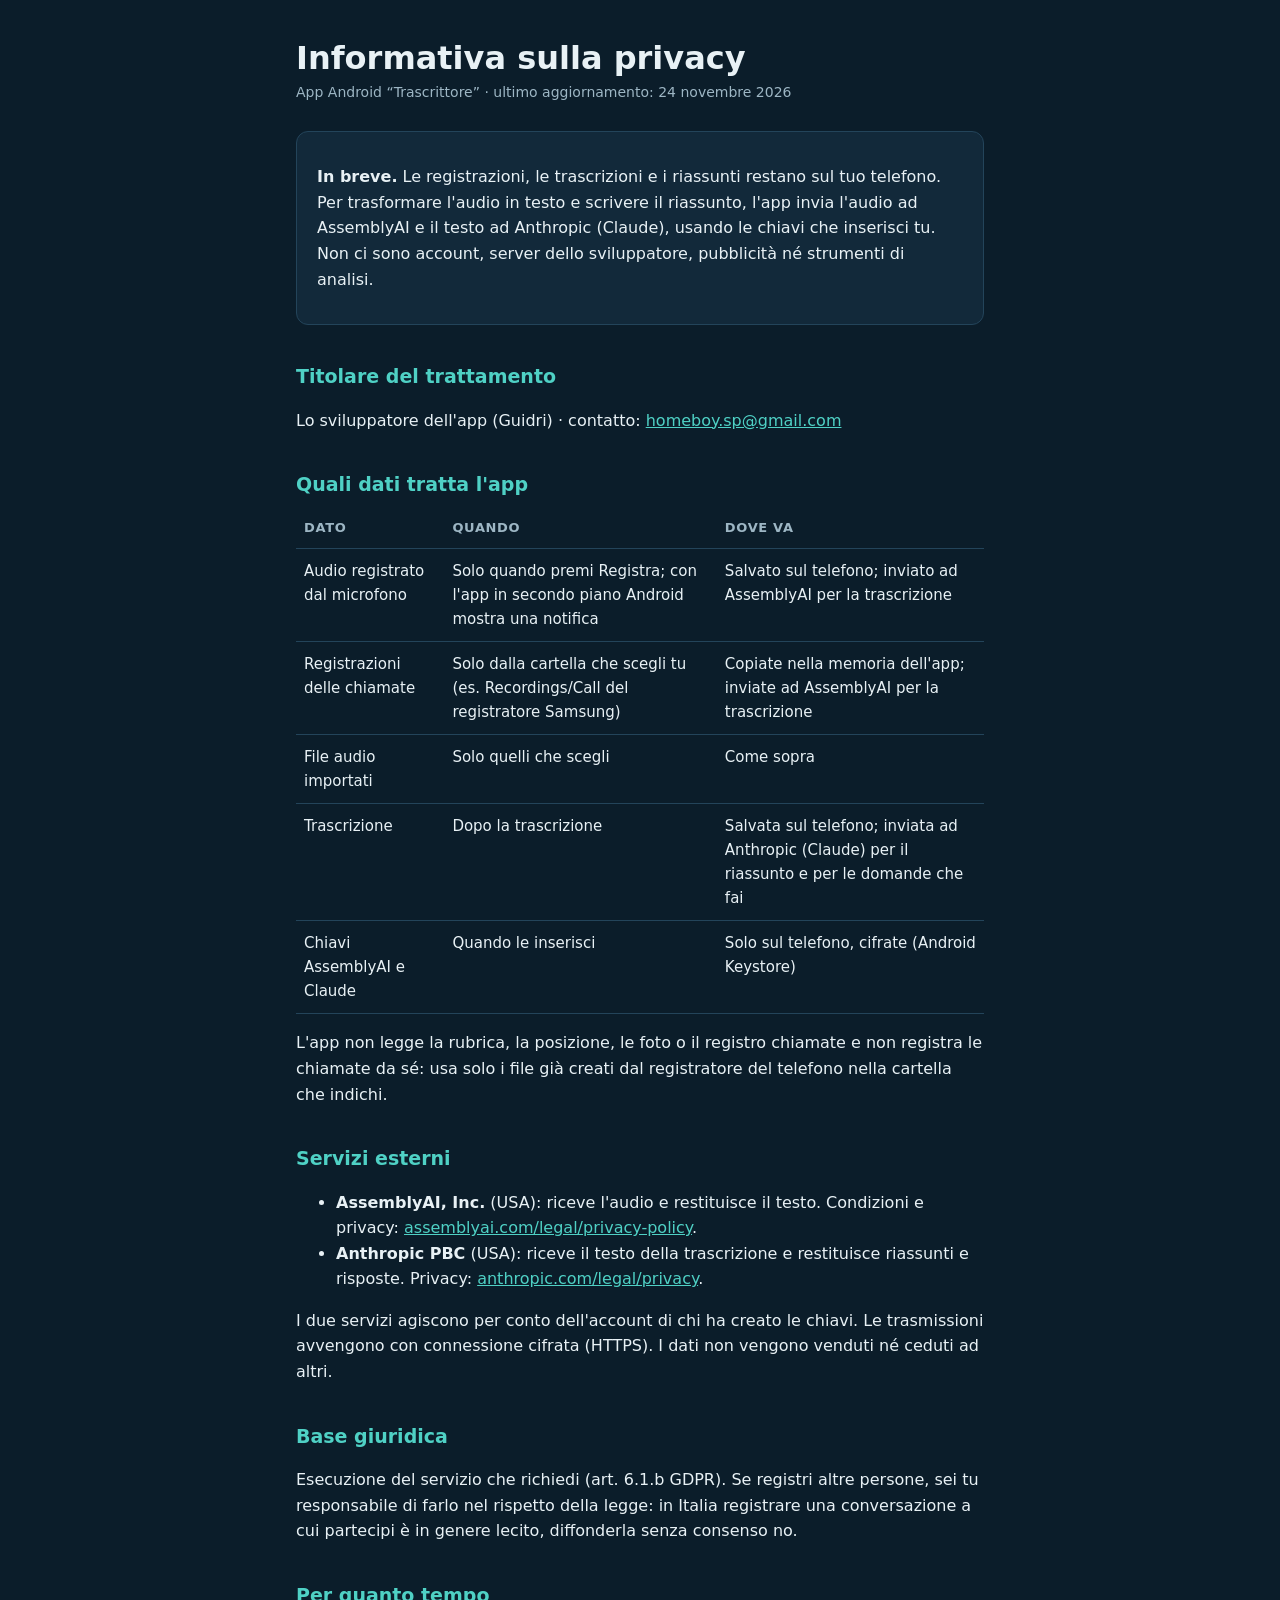
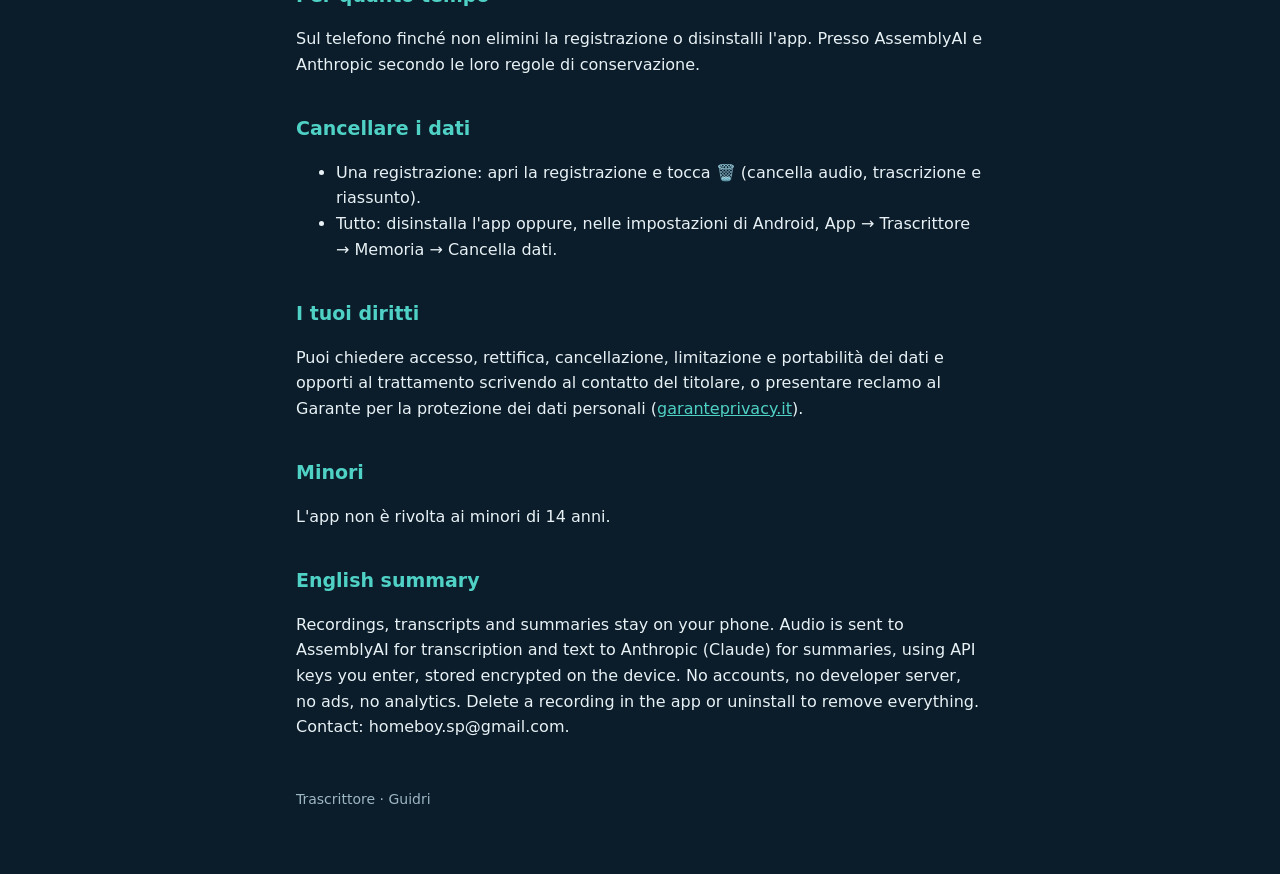
==== trascrittore/index.html @ a1ee357e "Informativa privacy di Trascrittore Co-Authored-By: Claude Opus 5.5 <noreply@anthropic.com> Claude-S" ====
<!doctype html>
<html lang="it">
<head>
<meta charset="utf-8">
<meta name="viewport" content="width=device-width,initial-scale=1,viewport-fit=cover">
<title>Trascrittore – Privacy</title>
<link rel="stylesheet" href="../stile.css?v=1">
</head>
<body>
<main>
<h1>Informativa sulla privacy</h1>
<p class="data">App Android “Trascrittore” · ultimo aggiornamento: 24 novembre 2026</p>

<div class="box">
<p><strong>In breve.</strong> Le registrazioni, le trascrizioni e i riassunti restano sul tuo telefono. Per trasformare l'audio in testo
e scrivere il riassunto, l'app invia l'audio ad AssemblyAI e il testo ad Anthropic (Claude), usando le chiavi che inserisci tu.
Non ci sono account, server dello sviluppatore, pubblicità né strumenti di analisi.</p>
</div>

<h2>Titolare del trattamento</h2>
<p>Lo sviluppatore dell'app (Guidri) · contatto: <a href="mailto:homeboy.sp@gmail.com">homeboy.sp@gmail.com</a></p>

<h2>Quali dati tratta l'app</h2>
<div class="tab"><table>
<tr><th>Dato</th><th>Quando</th><th>Dove va</th></tr>
<tr><td>Audio registrato dal microfono</td><td>Solo quando premi Registra; con l'app in secondo piano Android mostra una notifica</td><td>Salvato sul telefono; inviato ad AssemblyAI per la trascrizione</td></tr>
<tr><td>Registrazioni delle chiamate</td><td>Solo dalla cartella che scegli tu (es. Recordings/Call del registratore Samsung)</td><td>Copiate nella memoria dell'app; inviate ad AssemblyAI per la trascrizione</td></tr>
<tr><td>File audio importati</td><td>Solo quelli che scegli</td><td>Come sopra</td></tr>
<tr><td>Trascrizione</td><td>Dopo la trascrizione</td><td>Salvata sul telefono; inviata ad Anthropic (Claude) per il riassunto e per le domande che fai</td></tr>
<tr><td>Chiavi AssemblyAI e Claude</td><td>Quando le inserisci</td><td>Solo sul telefono, cifrate (Android Keystore)</td></tr>
</table></div>
<p>L'app non legge la rubrica, la posizione, le foto o il registro chiamate e non registra le chiamate da sé: usa solo i file
già creati dal registratore del telefono nella cartella che indichi.</p>

<h2>Servizi esterni</h2>
<ul>
<li><strong>AssemblyAI, Inc.</strong> (USA): riceve l'audio e restituisce il testo. Condizioni e privacy: <a href="https://www.assemblyai.com/legal/privacy-policy">assemblyai.com/legal/privacy-policy</a>.</li>
<li><strong>Anthropic PBC</strong> (USA): riceve il testo della trascrizione e restituisce riassunti e risposte. Privacy: <a href="https://www.anthropic.com/legal/privacy">anthropic.com/legal/privacy</a>.</li>
</ul>
<p>I due servizi agiscono per conto dell'account di chi ha creato le chiavi. Le trasmissioni avvengono con connessione cifrata (HTTPS). I dati non vengono venduti né ceduti ad altri.</p>

<h2>Base giuridica</h2>
<p>Esecuzione del servizio che richiedi (art. 6.1.b GDPR). Se registri altre persone, sei tu responsabile di farlo nel rispetto della legge:
in Italia registrare una conversazione a cui partecipi è in genere lecito, diffonderla senza consenso no.</p>

<h2>Per quanto tempo</h2>
<p>Sul telefono finché non elimini la registrazione o disinstalli l'app. Presso AssemblyAI e Anthropic secondo le loro regole di conservazione.</p>

<h2>Cancellare i dati</h2>
<ul>
<li>Una registrazione: apri la registrazione e tocca 🗑️ (cancella audio, trascrizione e riassunto).</li>
<li>Tutto: disinstalla l'app oppure, nelle impostazioni di Android, App → Trascrittore → Memoria → Cancella dati.</li>
</ul>

<h2>I tuoi diritti</h2>
<p>Puoi chiedere accesso, rettifica, cancellazione, limitazione e portabilità dei dati e opporti al trattamento scrivendo al contatto del titolare,
o presentare reclamo al Garante per la protezione dei dati personali (<a href="https://www.garanteprivacy.it">garanteprivacy.it</a>).</p>

<h2>Minori</h2>
<p>L'app non è rivolta ai minori di 14 anni.</p>

<h2>English summary</h2>
<p>Recordings, transcripts and summaries stay on your phone. Audio is sent to AssemblyAI for transcription and text to Anthropic (Claude) for summaries,
using API keys you enter, stored encrypted on the device. No accounts, no developer server, no ads, no analytics. Delete a recording in the app or uninstall to remove everything. Contact: homeboy.sp@gmail.com.</p>

<footer>Trascrittore · Guidri</footer>
</main>
</body>
</html>
---- stile.css ----
:root{--sfondo:#0B1D2A;--carta:#12293A;--testo:#E8F1F5;--tenue:#9DB6C4;--accento:#4FD1C5;--bordo:#23445A}
*{box-sizing:border-box}
body{margin:0;background:var(--sfondo);color:var(--testo);font:16px/1.6 system-ui,-apple-system,"Segoe UI",Roboto,sans-serif}
main{max-width:720px;margin:0 auto;padding:40px max(16px,env(safe-area-inset-left)) 64px max(16px,env(safe-area-inset-right))}
h1{font-size:32px;line-height:1.15;margin:0 0 4px;text-wrap:balance}
h2{font-size:19px;margin:36px 0 8px;color:var(--accento)}
p,li{color:var(--testo)}
.data{color:var(--tenue);font-size:14px;margin:0 0 28px}
.box{background:var(--carta);border:1px solid var(--bordo);border-radius:12px;padding:16px 20px}
table{width:100%;border-collapse:collapse;font-size:15px}
td,th{text-align:left;vertical-align:top;padding:10px 8px;border-bottom:1px solid var(--bordo)}
th{color:var(--tenue);font-weight:600;font-size:13px;text-transform:uppercase;letter-spacing:.05em}
.tab{overflow-x:auto}
a{color:var(--accento)}
ol li{margin-bottom:6px}
footer{margin-top:48px;color:var(--tenue);font-size:14px}
form{display:flex;flex-direction:column;gap:8px;margin:12px 0}
label{color:var(--tenue);font-size:14px}
input[type=email],input[type=password]{font:inherit;padding:12px;border-radius:8px;border:1px solid var(--bordo);background:var(--sfondo);color:var(--testo);width:100%}
.spunta{display:flex;gap:8px;align-items:center;color:var(--testo);margin-top:6px}
button{font:inherit;font-weight:600;padding:12px 16px;border-radius:8px;border:0;background:#E5484D;color:#fff;cursor:pointer;margin-top:8px}
button:disabled{opacity:.6}
button.link{background:none;color:var(--accento);font-weight:400;padding:4px 0;align-self:flex-start}
#esito{margin:4px 0 0;min-height:1.6em}
#esito.ok{color:var(--accento)}
#esito.errore{color:#FF8A8A}
.app{display:block;text-decoration:none;color:var(--testo);background:var(--carta);border:1px solid var(--bordo);border-radius:12px;padding:14px 18px;margin:10px 0}
.app strong{display:block;font-size:17px}
.app span{color:var(--tenue);font-size:14px}
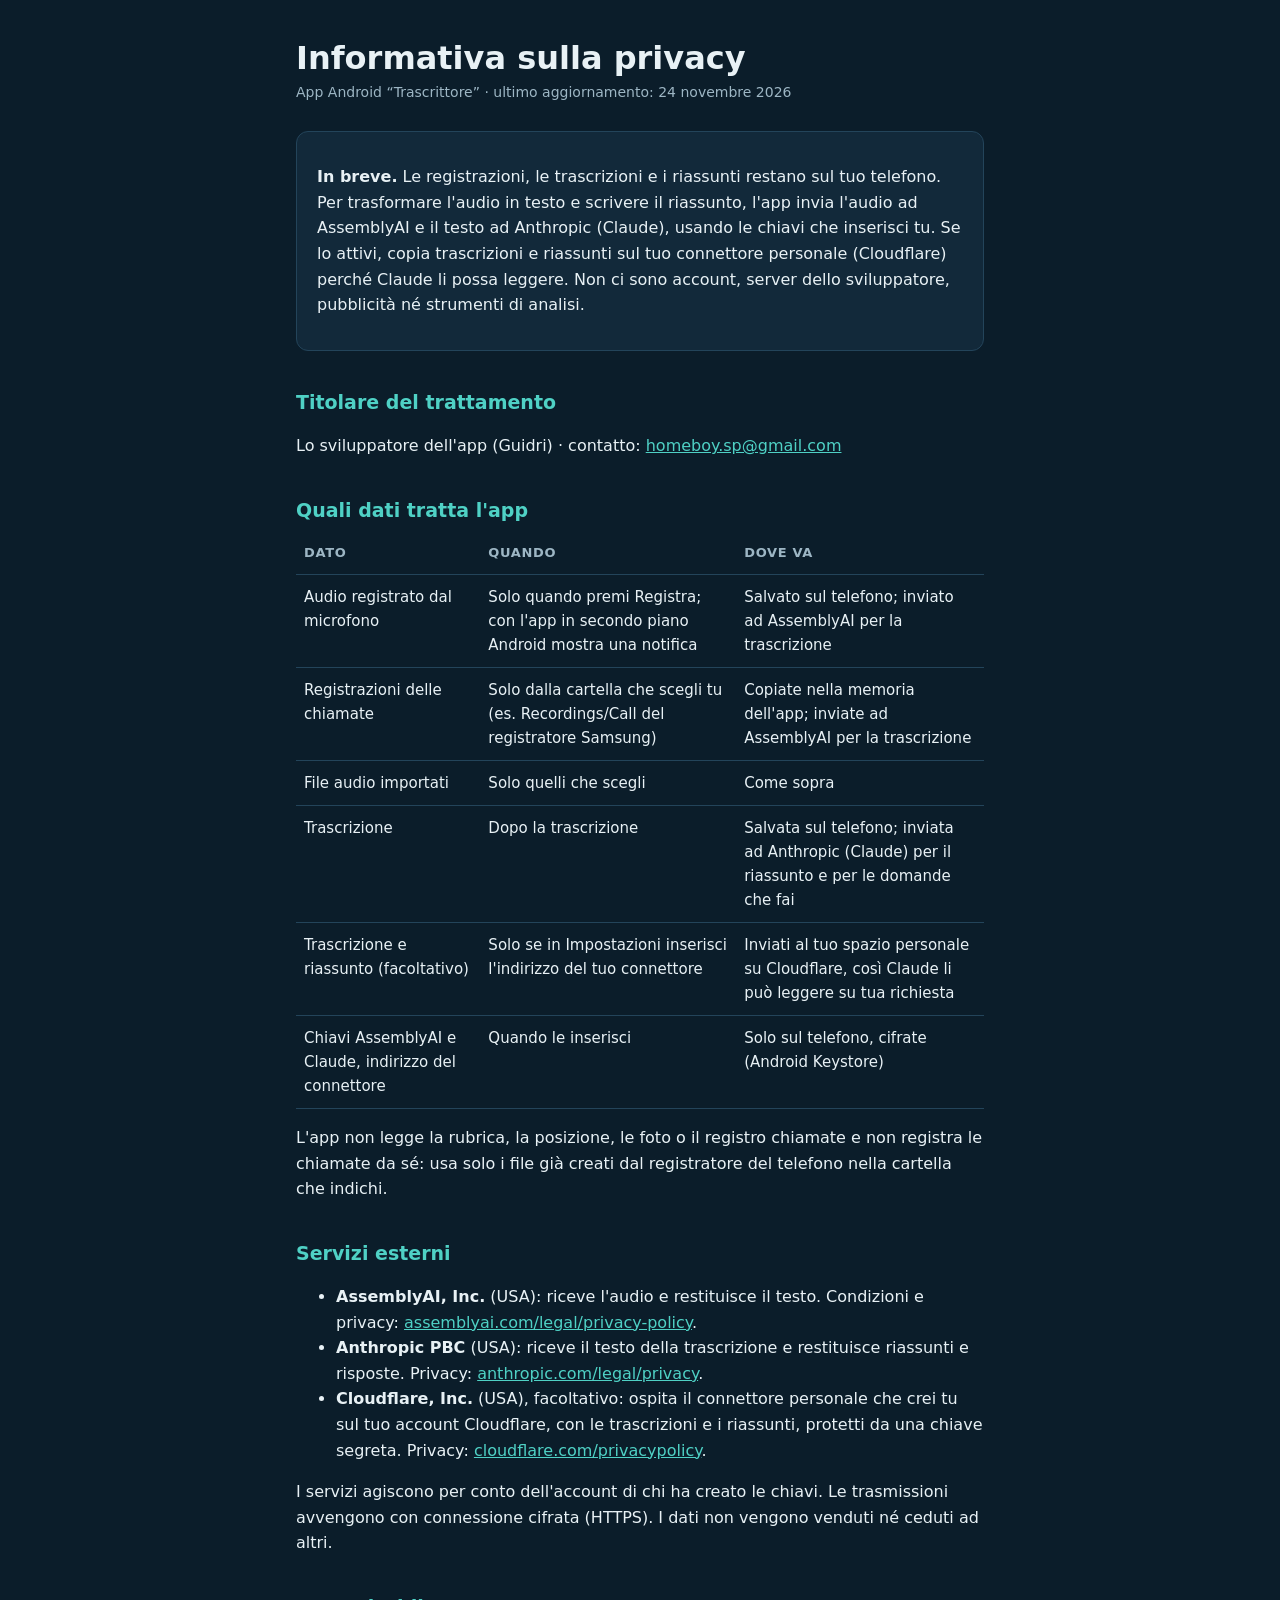
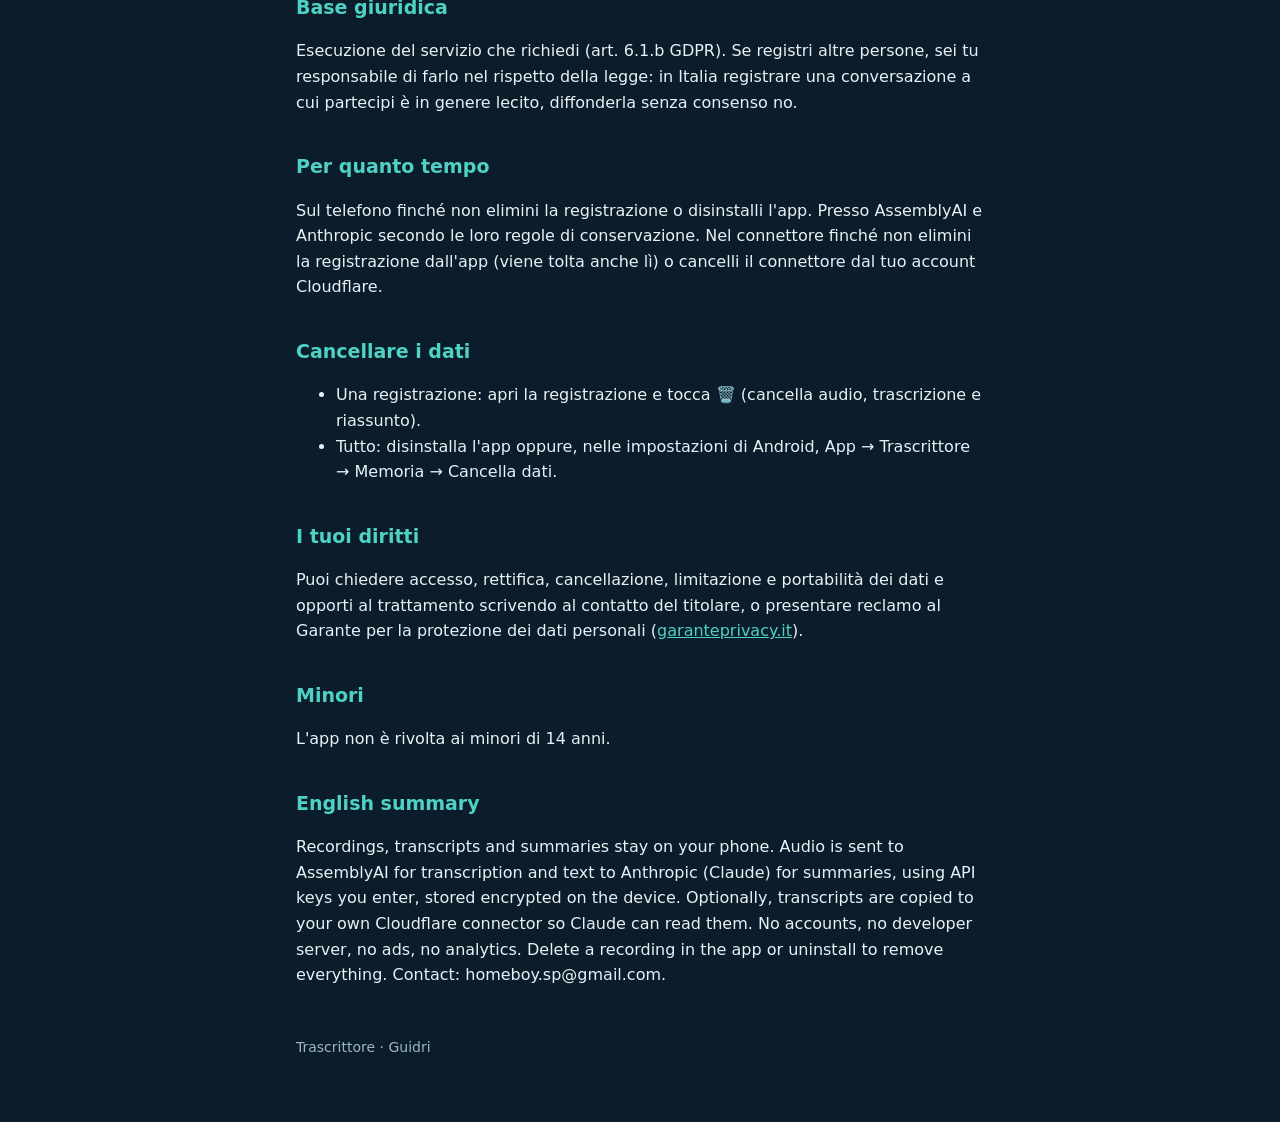
==== commit 3e7c76a0: "Trascrittore: informativa aggiornata con il connettore Cloudflare facoltativo Co-Authored-By: Claude" ====
--- a/trascrittore/index.html
+++ b/trascrittore/index.html
@@ -13,7 +13,7 @@
 
 <div class="box">
 <p><strong>In breve.</strong> Le registrazioni, le trascrizioni e i riassunti restano sul tuo telefono. Per trasformare l'audio in testo
-e scrivere il riassunto, l'app invia l'audio ad AssemblyAI e il testo ad Anthropic (Claude), usando le chiavi che inserisci tu.
+e scrivere il riassunto, l'app invia l'audio ad AssemblyAI e il testo ad Anthropic (Claude), usando le chiavi che inserisci tu. Se lo attivi, copia trascrizioni e riassunti sul tuo connettore personale (Cloudflare) perché Claude li possa leggere.
 Non ci sono account, server dello sviluppatore, pubblicità né strumenti di analisi.</p>
 </div>
 
@@ -27,7 +27,8 @@
 <tr><td>Registrazioni delle chiamate</td><td>Solo dalla cartella che scegli tu (es. Recordings/Call del registratore Samsung)</td><td>Copiate nella memoria dell'app; inviate ad AssemblyAI per la trascrizione</td></tr>
 <tr><td>File audio importati</td><td>Solo quelli che scegli</td><td>Come sopra</td></tr>
 <tr><td>Trascrizione</td><td>Dopo la trascrizione</td><td>Salvata sul telefono; inviata ad Anthropic (Claude) per il riassunto e per le domande che fai</td></tr>
-<tr><td>Chiavi AssemblyAI e Claude</td><td>Quando le inserisci</td><td>Solo sul telefono, cifrate (Android Keystore)</td></tr>
+<tr><td>Trascrizione e riassunto (facoltativo)</td><td>Solo se in Impostazioni inserisci l'indirizzo del tuo connettore</td><td>Inviati al tuo spazio personale su Cloudflare, così Claude li può leggere su tua richiesta</td></tr>
+<tr><td>Chiavi AssemblyAI e Claude, indirizzo del connettore</td><td>Quando le inserisci</td><td>Solo sul telefono, cifrate (Android Keystore)</td></tr>
 </table></div>
 <p>L'app non legge la rubrica, la posizione, le foto o il registro chiamate e non registra le chiamate da sé: usa solo i file
 già creati dal registratore del telefono nella cartella che indichi.</p>
@@ -36,15 +37,16 @@
 <ul>
 <li><strong>AssemblyAI, Inc.</strong> (USA): riceve l'audio e restituisce il testo. Condizioni e privacy: <a href="https://www.assemblyai.com/legal/privacy-policy">assemblyai.com/legal/privacy-policy</a>.</li>
 <li><strong>Anthropic PBC</strong> (USA): riceve il testo della trascrizione e restituisce riassunti e risposte. Privacy: <a href="https://www.anthropic.com/legal/privacy">anthropic.com/legal/privacy</a>.</li>
+<li><strong>Cloudflare, Inc.</strong> (USA), facoltativo: ospita il connettore personale che crei tu sul tuo account Cloudflare, con le trascrizioni e i riassunti, protetti da una chiave segreta. Privacy: <a href="https://www.cloudflare.com/privacypolicy/">cloudflare.com/privacypolicy</a>.</li>
 </ul>
-<p>I due servizi agiscono per conto dell'account di chi ha creato le chiavi. Le trasmissioni avvengono con connessione cifrata (HTTPS). I dati non vengono venduti né ceduti ad altri.</p>
+<p>I servizi agiscono per conto dell'account di chi ha creato le chiavi. Le trasmissioni avvengono con connessione cifrata (HTTPS). I dati non vengono venduti né ceduti ad altri.</p>
 
 <h2>Base giuridica</h2>
 <p>Esecuzione del servizio che richiedi (art. 6.1.b GDPR). Se registri altre persone, sei tu responsabile di farlo nel rispetto della legge:
 in Italia registrare una conversazione a cui partecipi è in genere lecito, diffonderla senza consenso no.</p>
 
 <h2>Per quanto tempo</h2>
-<p>Sul telefono finché non elimini la registrazione o disinstalli l'app. Presso AssemblyAI e Anthropic secondo le loro regole di conservazione.</p>
+<p>Sul telefono finché non elimini la registrazione o disinstalli l'app. Presso AssemblyAI e Anthropic secondo le loro regole di conservazione. Nel connettore finché non elimini la registrazione dall'app (viene tolta anche lì) o cancelli il connettore dal tuo account Cloudflare.</p>
 
 <h2>Cancellare i dati</h2>
 <ul>
@@ -61,7 +63,7 @@
 
 <h2>English summary</h2>
 <p>Recordings, transcripts and summaries stay on your phone. Audio is sent to AssemblyAI for transcription and text to Anthropic (Claude) for summaries,
-using API keys you enter, stored encrypted on the device. No accounts, no developer server, no ads, no analytics. Delete a recording in the app or uninstall to remove everything. Contact: homeboy.sp@gmail.com.</p>
+using API keys you enter, stored encrypted on the device. Optionally, transcripts are copied to your own Cloudflare connector so Claude can read them. No accounts, no developer server, no ads, no analytics. Delete a recording in the app or uninstall to remove everything. Contact: homeboy.sp@gmail.com.</p>
 
 <footer>Trascrittore · Guidri</footer>
 </main>
